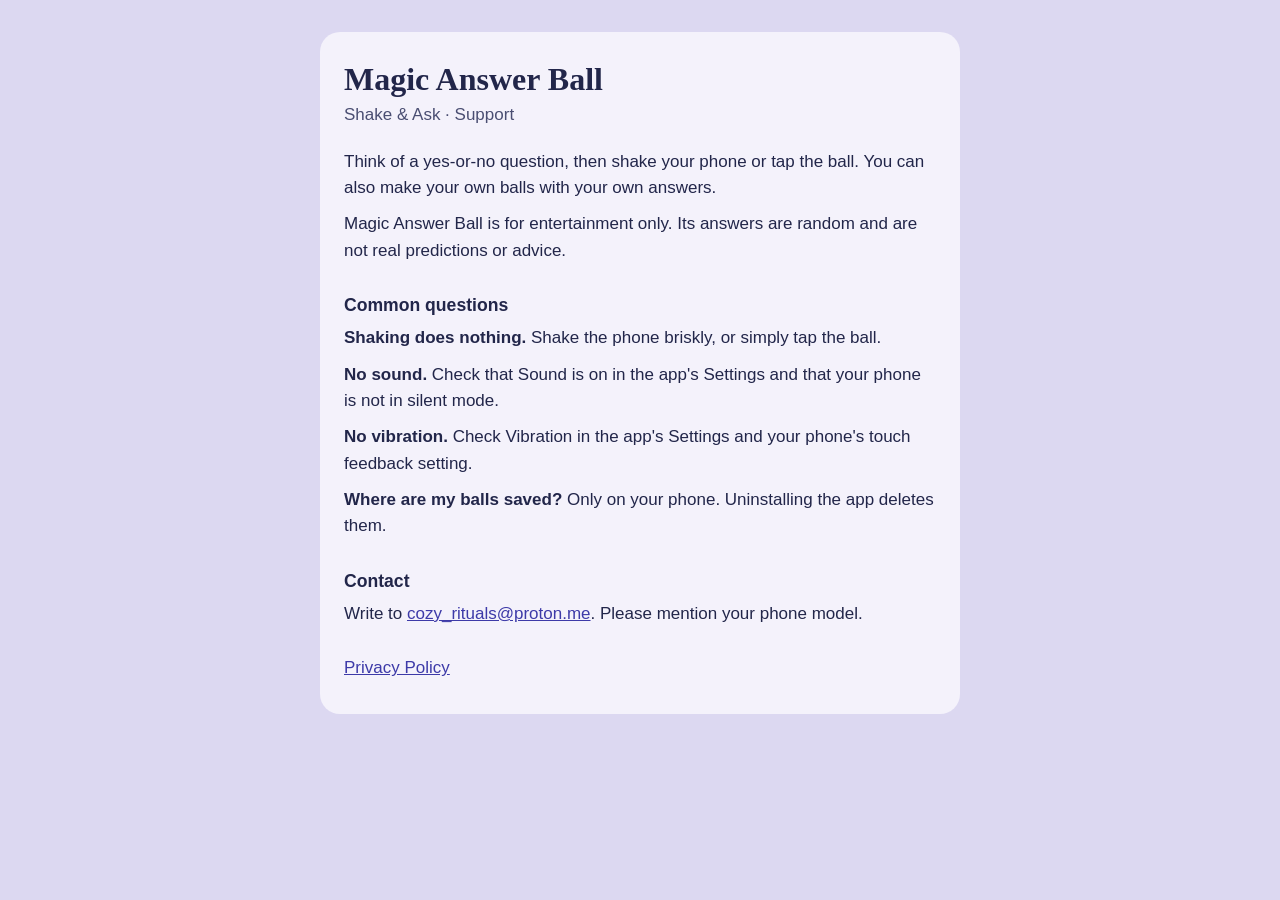
==== index.html @ 65c934a3 "Privacy policy and support page for Magic Answer Ball Co-Authored-By: Claude Opus 5.5 <noreply@anthr" ====
<!doctype html>
<html lang="en">
<head>
<meta charset="utf-8">
<meta name="viewport" content="width=device-width, initial-scale=1">
<title>Support · Magic Answer Ball: Shake &amp; Ask</title>
<link rel="stylesheet" href="style.css">
</head>
<body>
<main>
<h1>Magic Answer Ball</h1>
<p class="meta">Shake &amp; Ask · Support</p>

<p>Think of a yes-or-no question, then shake your phone or tap the ball. You can also make your own balls with your own answers.</p>
<p>Magic Answer Ball is for entertainment only. Its answers are random and are not real predictions or advice.</p>

<h2>Common questions</h2>
<p><strong>Shaking does nothing.</strong> Shake the phone briskly, or simply tap the ball.</p>
<p><strong>No sound.</strong> Check that Sound is on in the app's Settings and that your phone is not in silent mode.</p>
<p><strong>No vibration.</strong> Check Vibration in the app's Settings and your phone's touch feedback setting.</p>
<p><strong>Where are my balls saved?</strong> Only on your phone. Uninstalling the app deletes them.</p>

<h2>Contact</h2>
<p>Write to <a href="mailto:cozy_rituals@proton.me">cozy_rituals@proton.me</a>. Please mention your phone model.</p>

<nav><a href="privacy.html">Privacy Policy</a></nav>
</main>
</body>
</html>
---- style.css ----
:root {
  color-scheme: light dark;
  --bg: #dcd8f1;
  --surface: #f4f2fb;
  --text: #22264a;
  --text2: #4a4e72;
  --link: #3d3aa8;
}
@media (prefers-color-scheme: dark) {
  :root {
    --bg: #22264a;
    --surface: #383d66;
    --text: #f4f2fb;
    --text2: #cfcbe6;
    --link: #c9c2ff;
  }
}
* { box-sizing: border-box; }
body {
  margin: 0;
  padding: 32px 20px 48px;
  background: var(--bg);
  color: var(--text);
  font: 17px/1.55 -apple-system, BlinkMacSystemFont, "Segoe UI", Roboto, sans-serif;
}
main {
  max-width: 640px;
  margin: 0 auto;
  background: var(--surface);
  border-radius: 20px;
  padding: 28px 24px 32px;
}
h1 { font-family: "Cormorant Garamond", Georgia, serif; font-weight: 600; font-size: 2rem; line-height: 1.2; margin: 0 0 4px; }
h2 { font-size: 1.1rem; margin: 28px 0 6px; }
p, li { margin: 0 0 10px; }
.meta { color: var(--text2); margin-bottom: 20px; }
a { color: var(--link); }
nav { margin-top: 28px; color: var(--text2); }
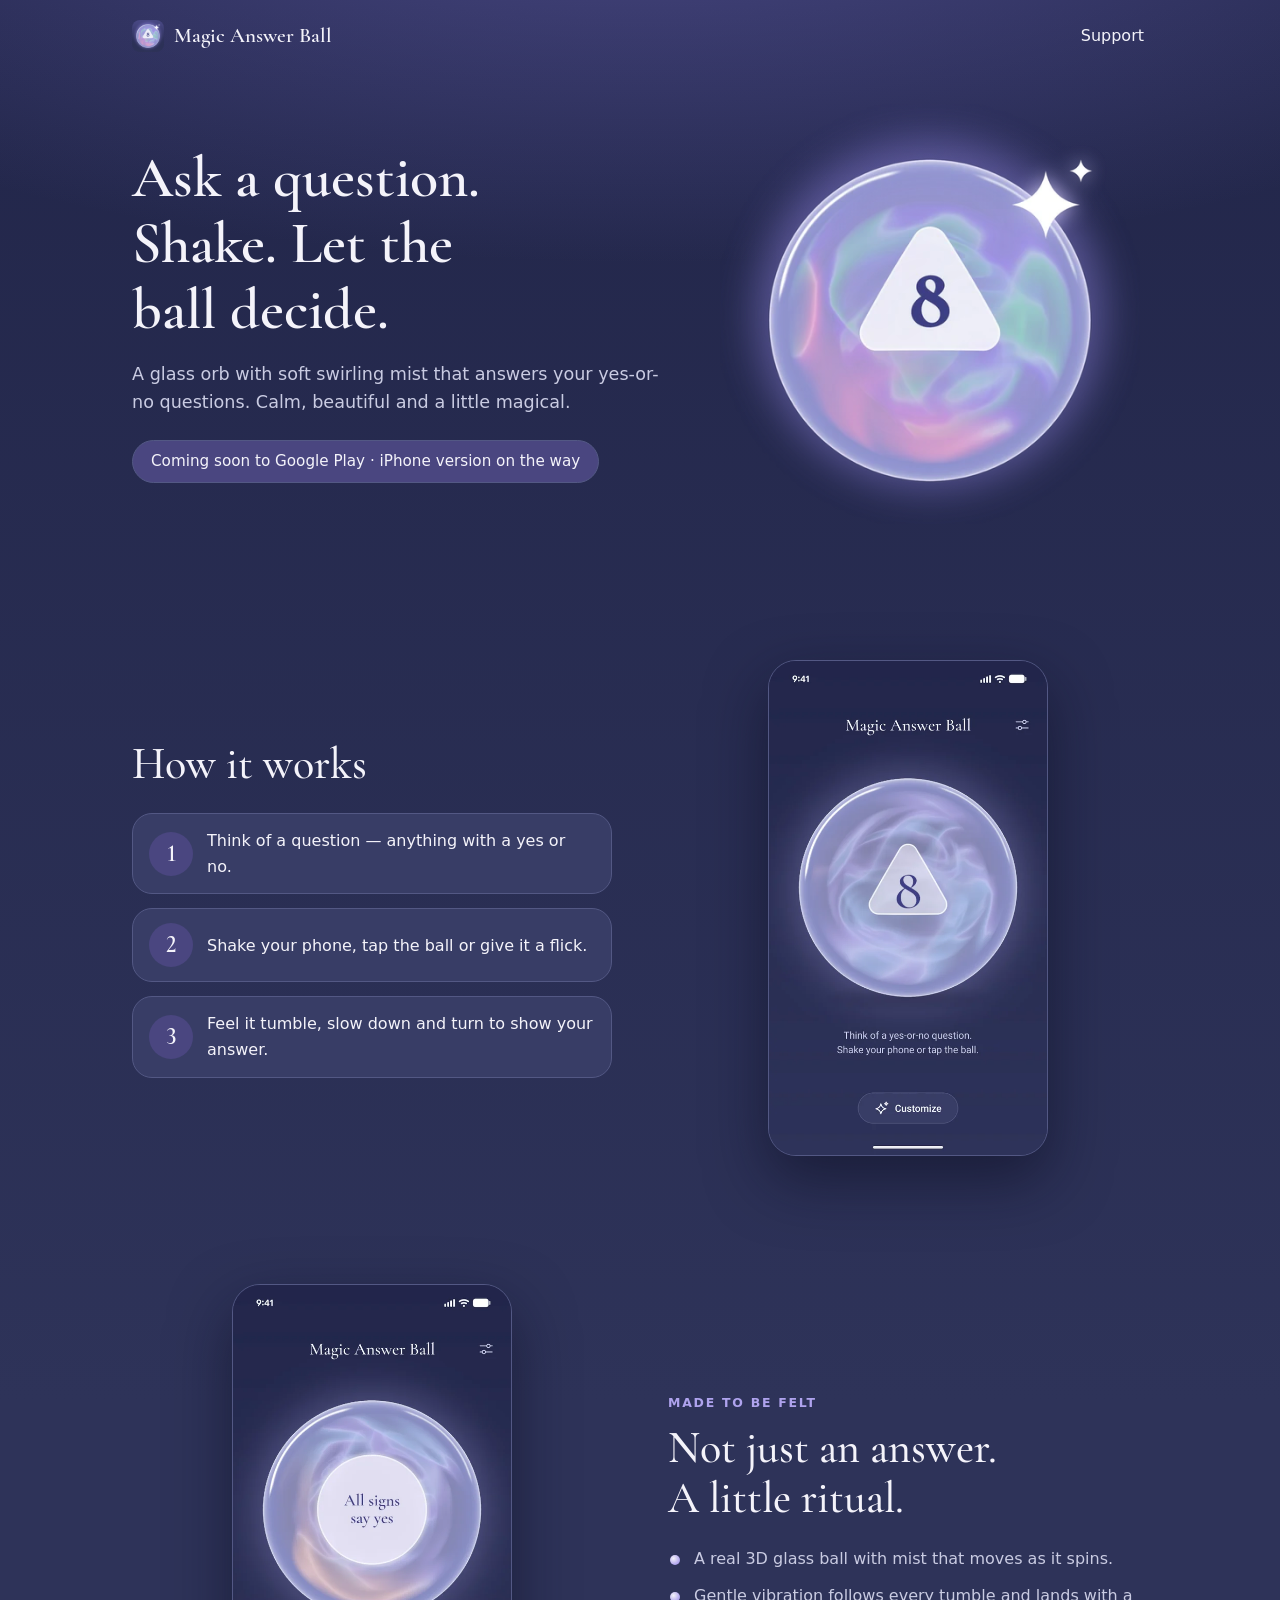
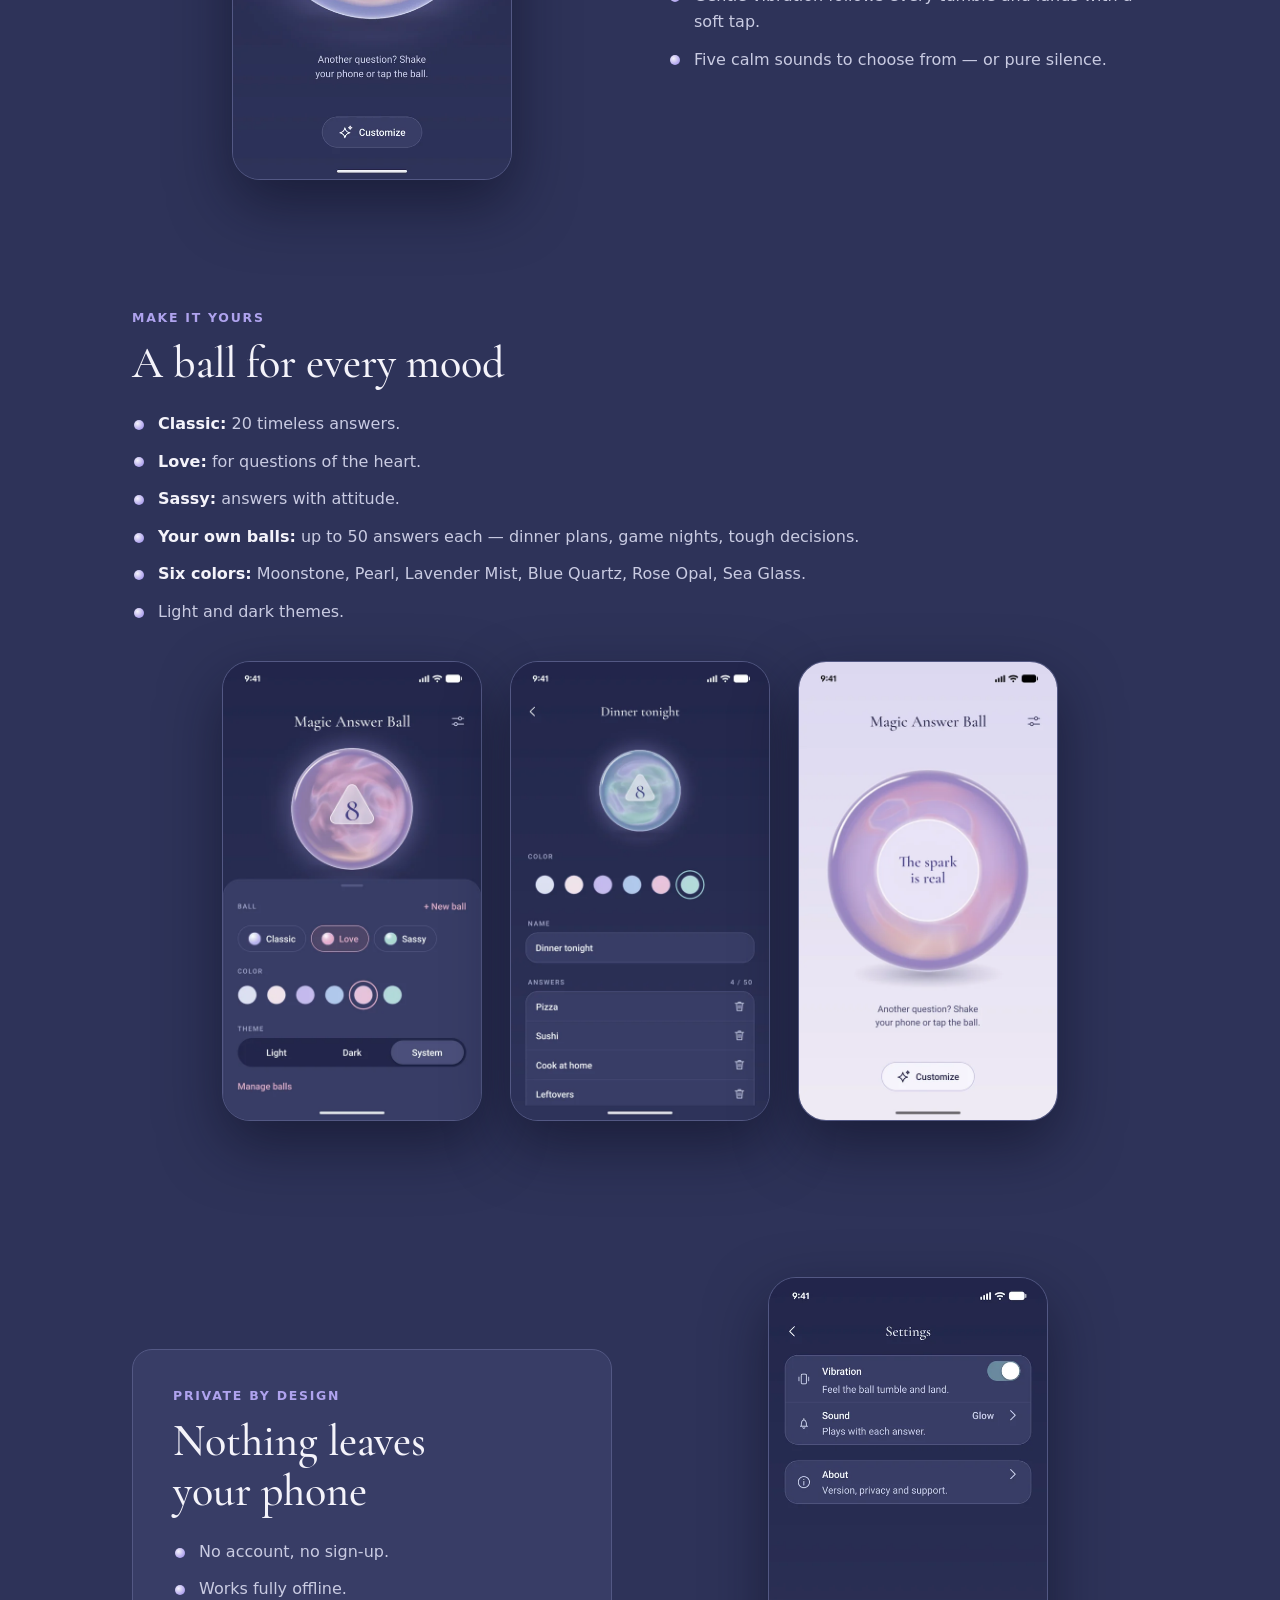
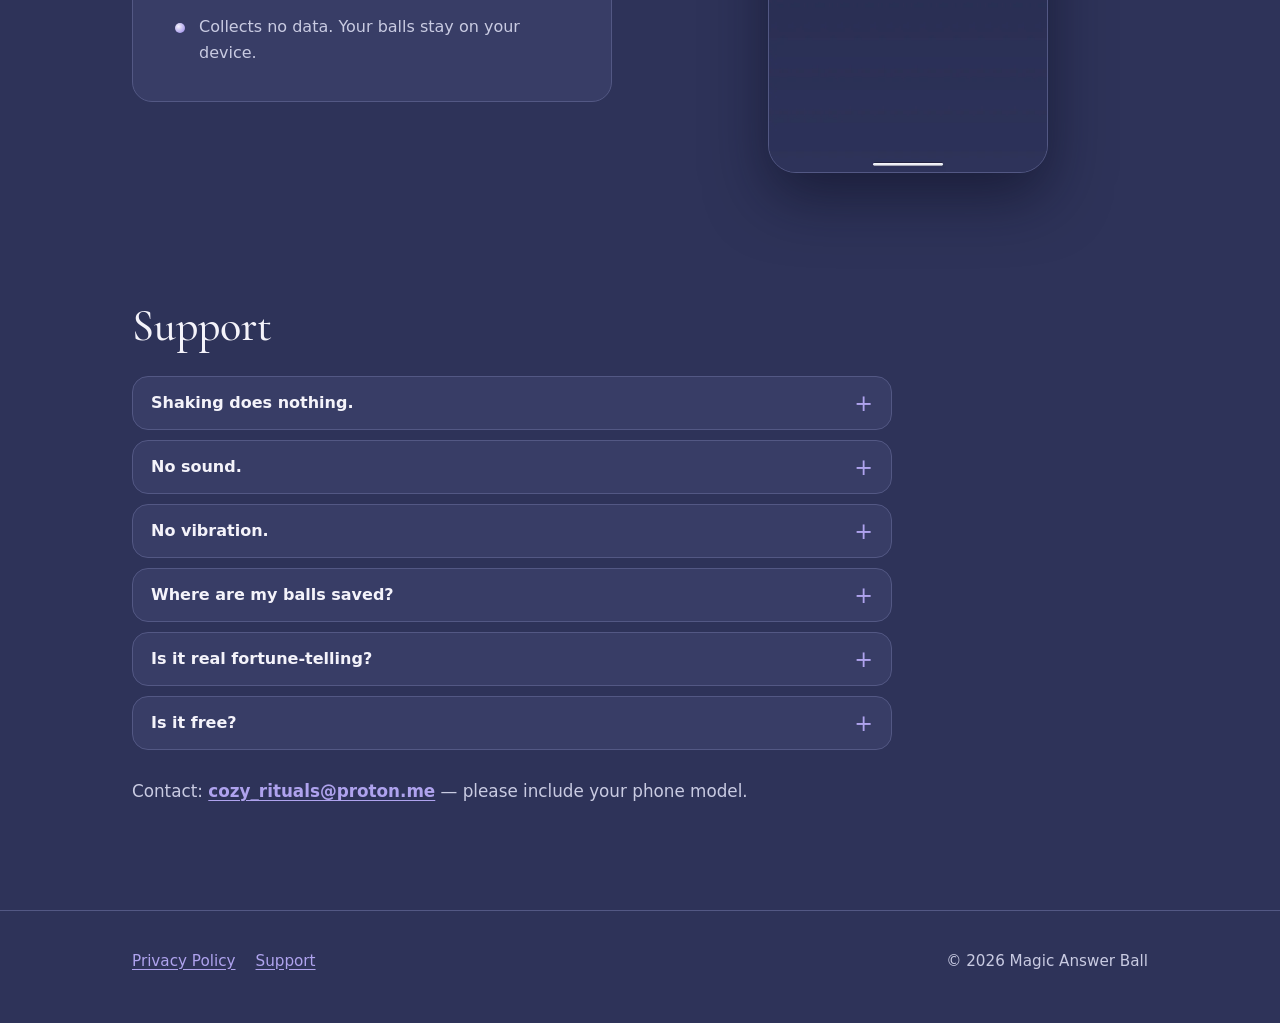
==== commit 079b121e: "Landing page for the app with support section; privacy page restyled Navy + top glow, self-hosted Co" ====
--- a/index.html
+++ b/index.html
@@ -1,29 +1,175 @@
-<!doctype html>
+<!DOCTYPE html>
 <html lang="en">
 <head>
 <meta charset="utf-8">
 <meta name="viewport" content="width=device-width, initial-scale=1">
-<title>Support · Magic Answer Ball: Shake &amp; Ask</title>
+<title>Magic Answer Ball: Shake &amp; Ask</title>
+<meta name="description" content="A glass orb with soft swirling mist that answers your yes-or-no questions. Shake, tap or flick. Calm, beautiful, private: no account, works offline, collects no data.">
+<link rel="canonical" href="https://darimironova.github.io/magic-answer-ball-site/">
+<meta name="theme-color" content="#22264a">
+<link rel="icon" href="favicon.ico" sizes="48x48">
+<link rel="icon" href="img/icon-192.png" type="image/png" sizes="192x192">
+<link rel="apple-touch-icon" href="img/apple-touch-icon.png">
+<meta property="og:type" content="website">
+<meta property="og:site_name" content="Magic Answer Ball">
+<meta property="og:title" content="Magic Answer Ball: Shake &amp; Ask">
+<meta property="og:description" content="Ask a question. Shake. Let the ball decide. A calm, beautiful answer ball that collects no data.">
+<meta property="og:url" content="https://darimironova.github.io/magic-answer-ball-site/">
+<meta property="og:image" content="https://darimironova.github.io/magic-answer-ball-site/img/og-1024x500.png">
+<meta property="og:image:width" content="1024">
+<meta property="og:image:height" content="500">
+<meta property="og:image:alt" content="A glass orb with lavender mist and the number 8, next to the words Magic Answer Ball">
+<meta name="twitter:card" content="summary_large_image">
+<link rel="preload" href="fonts/cormorant-garamond-600.woff2" as="font" type="font/woff2" crossorigin>
 <link rel="stylesheet" href="style.css">
 </head>
 <body>
-<main>
-<h1>Magic Answer Ball</h1>
-<p class="meta">Shake &amp; Ask · Support</p>
+<a class="skip" href="#main">Skip to content</a>
 
-<p>Think of a yes-or-no question, then shake your phone or tap the ball. You can also make your own balls with your own answers.</p>
-<p>Magic Answer Ball is for entertainment only. Its answers are random and are not real predictions or advice.</p>
+<header class="site-header">
+  <div class="wrap">
+    <a class="brand" href="./" aria-label="Magic Answer Ball, home">
+      <img src="img/icon-192.png" width="32" height="32" alt="">
+      <span>Magic Answer Ball</span>
+    </a>
+    <nav aria-label="Main">
+      <a href="#support">Support</a>
+    </nav>
+  </div>
+</header>
 
-<h2>Common questions</h2>
-<p><strong>Shaking does nothing.</strong> Shake the phone briskly, or simply tap the ball.</p>
-<p><strong>No sound.</strong> Check that Sound is on in the app's Settings and that your phone is not in silent mode.</p>
-<p><strong>No vibration.</strong> Check Vibration in the app's Settings and your phone's touch feedback setting.</p>
-<p><strong>Where are my balls saved?</strong> Only on your phone. Uninstalling the app deletes them.</p>
+<main id="main">
+  <div class="wrap hero">
+    <img class="hero-orb" src="img/orb-480.webp" srcset="img/orb-480.webp 480w, img/orb-960.webp 960w"
+         sizes="(min-width: 880px) 420px, min(78vw, 380px)" width="480" height="480" fetchpriority="high"
+         alt="The Magic Answer Ball: a glass orb with swirling lavender, pink and mint mist and a white triangle showing the number 8">
+    <div class="hero-text">
+      <h1>Ask a question. Shake. Let the ball decide.</h1>
+      <p>A glass orb with soft swirling mist that answers your yes-or-no questions. Calm, beautiful and a little magical.</p>
+      <span class="badge">Coming soon to Google Play · iPhone version on the way</span>
+    </div>
+  </div>
 
-<h2>Contact</h2>
-<p>Write to <a href="mailto:cozy_rituals@proton.me">cozy_rituals@proton.me</a>. Please mention your phone model.</p>
+  <section aria-labelledby="how">
+    <div class="wrap split">
+      <div class="text">
+        <h2 id="how">How it works</h2>
+        <ol class="steps">
+          <li>Think of a question — anything with a yes or no.</li>
+          <li>Shake your phone, tap the ball or give it a flick.</li>
+          <li>Feel it tumble, slow down and turn to show your answer.</li>
+        </ol>
+      </div>
+      <img class="phone" src="img/shot-01-home-8-540.webp" srcset="img/shot-01-home-8-540.webp 540w, img/shot-01-home-8-1080.webp 1080w"
+           sizes="(min-width: 880px) 280px, min(64vw, 270px)" width="540" height="960" loading="lazy"
+           alt="The app's home screen: the glass ball shows the 8 above the hint “Think of a yes-or-no question. Shake your phone or tap the ball.”">
+    </div>
+  </section>
 
-<nav><a href="privacy.html">Privacy Policy</a></nav>
+  <section aria-labelledby="felt">
+    <div class="wrap split reverse">
+      <div class="text">
+        <p class="section-label">Made to be felt</p>
+        <h2 id="felt">Not just an answer. A little ritual.</h2>
+        <ul class="features">
+          <li>A real 3D glass ball with mist that moves as it spins.</li>
+          <li>Gentle vibration follows every tumble and lands with a soft tap.</li>
+          <li>Five calm sounds to choose from — or pure silence.</li>
+        </ul>
+      </div>
+      <img class="phone" src="img/shot-02-answer-dark-540.webp" srcset="img/shot-02-answer-dark-540.webp 540w, img/shot-02-answer-dark-1080.webp 1080w"
+           sizes="(min-width: 880px) 280px, min(64vw, 270px)" width="540" height="960" loading="lazy"
+           alt="The ball has turned to its round answer window, which reads “All signs say yes”">
+    </div>
+  </section>
+
+  <section aria-labelledby="yours">
+    <div class="wrap">
+      <div class="text">
+        <p class="section-label">Make it yours</p>
+        <h2 id="yours">A ball for every mood</h2>
+        <ul class="features">
+          <li><strong>Classic:</strong> 20 timeless answers.</li>
+          <li><strong>Love:</strong> for questions of the heart.</li>
+          <li><strong>Sassy:</strong> answers with attitude.</li>
+          <li><strong>Your own balls:</strong> up to 50 answers each — dinner plans, game nights, tough decisions.</li>
+          <li><strong>Six colors:</strong> Moonstone, Pearl, Lavender Mist, Blue Quartz, Rose Opal, Sea Glass.</li>
+          <li>Light and dark themes.</li>
+        </ul>
+      </div>
+      <div class="gallery" role="group" aria-label="Screenshots: choosing a ball, editing your own ball, light theme">
+        <img class="phone" src="img/shot-03-customize-540.webp" srcset="img/shot-03-customize-540.webp 540w, img/shot-03-customize-1080.webp 1080w"
+             sizes="(min-width: 880px) 260px, min(62vw, 250px)" width="540" height="960" loading="lazy"
+             alt="The Customize sheet: pick the Classic, Love or Sassy ball, one of six colors, and a light, dark or system theme">
+        <img class="phone" src="img/shot-04-editor-540.webp" srcset="img/shot-04-editor-540.webp 540w, img/shot-04-editor-1080.webp 1080w"
+             sizes="(min-width: 880px) 260px, min(62vw, 250px)" width="540" height="960" loading="lazy"
+             alt="Editing your own ball called “Dinner tonight” with the answers Pizza, Sushi, Cook at home and Leftovers">
+        <img class="phone" src="img/shot-06-answer-light-540.webp" srcset="img/shot-06-answer-light-540.webp 540w, img/shot-06-answer-light-1080.webp 1080w"
+             sizes="(min-width: 880px) 260px, min(62vw, 250px)" width="540" height="960" loading="lazy"
+             alt="Light theme: the pink Love ball answers “The spark is real”">
+      </div>
+    </div>
+  </section>
+
+  <section aria-labelledby="private">
+    <div class="wrap split">
+      <div class="card text">
+        <p class="section-label">Private by design</p>
+        <h2 id="private">Nothing leaves your phone</h2>
+        <ul class="features">
+          <li>No account, no sign-up.</li>
+          <li>Works fully offline.</li>
+          <li>Collects no data. Your balls stay on your device.</li>
+        </ul>
+      </div>
+      <img class="phone" src="img/shot-05-settings-540.webp" srcset="img/shot-05-settings-540.webp 540w, img/shot-05-settings-1080.webp 1080w"
+           sizes="(min-width: 880px) 280px, min(64vw, 270px)" width="540" height="960" loading="lazy"
+           alt="The Settings screen: Vibration, Sound and About. No account and nothing to sign in to">
+    </div>
+  </section>
+
+  <section id="support" aria-labelledby="support-title">
+    <div class="wrap">
+      <h2 id="support-title">Support</h2>
+      <div class="faq">
+        <details>
+          <summary>Shaking does nothing.</summary>
+          <p>Shake the phone briskly, or simply tap the ball.</p>
+        </details>
+        <details>
+          <summary>No sound.</summary>
+          <p>Check that Sound is on in the app's Settings and that your phone is not in silent mode.</p>
+        </details>
+        <details>
+          <summary>No vibration.</summary>
+          <p>Check Vibration in the app's Settings and your phone's touch feedback setting.</p>
+        </details>
+        <details>
+          <summary>Where are my balls saved?</summary>
+          <p>Only on your phone. Uninstalling the app deletes them.</p>
+        </details>
+        <details>
+          <summary>Is it real fortune-telling?</summary>
+          <p>No. Answers are random and the app is for entertainment only. But it's surprisingly good at helping you decide.</p>
+        </details>
+        <details>
+          <summary>Is it free?</summary>
+          <p>Yes, free to download.</p>
+        </details>
+      </div>
+      <p class="contact">Contact: <a href="mailto:cozy_rituals@proton.me">cozy_rituals@proton.me</a> — please include your phone model.</p>
+    </div>
+  </section>
 </main>
+
+<footer class="site-footer">
+  <div class="wrap">
+    <nav aria-label="Footer">
+      <a href="privacy.html">Privacy Policy</a>
+      <a href="#support">Support</a>
+    </nav>
+    <span>© 2026 Magic Answer Ball</span>
+  </div>
+</footer>
 </body>
 </html>
--- a/style.css
+++ b/style.css
@@ -1,38 +1,373 @@
+/* Magic Answer Ball website. Colors: the app's dark palette (app repo docs/SPEC.md §6),
+   the navy of the splash and icon, the icon's top glow. Cormorant Garamond for headings
+   (SIL OFL 1.1, self-hosted: fonts/OFL.txt), the system sans for everything else.
+   No external requests of any kind. */
+
+@font-face {
+  font-family: "Cormorant Garamond";
+  src: url("fonts/cormorant-garamond-500.woff2") format("woff2");
+  font-weight: 500;
+  font-style: normal;
+  font-display: swap;
+}
+@font-face {
+  font-family: "Cormorant Garamond";
+  src: url("fonts/cormorant-garamond-600.woff2") format("woff2");
+  font-weight: 600;
+  font-style: normal;
+  font-display: swap;
+}
+
 :root {
-  color-scheme: light dark;
-  --bg: #dcd8f1;
-  --surface: #f4f2fb;
-  --text: #22264a;
-  --text2: #4a4e72;
-  --link: #3d3aa8;
-}
-@media (prefers-color-scheme: dark) {
-  :root {
-    --bg: #22264a;
-    --surface: #383d66;
-    --text: #f4f2fb;
-    --text2: #cfcbe6;
-    --link: #c9c2ff;
-  }
-}
+  color-scheme: dark;
+  --bg-top: #22264a;
+  --bg-bottom: #2e3359;
+  --glow: rgba(107, 102, 184, 0.55); /* icon top glow #6B66B8 */
+  --surface: #383d66;
+  --border: #535884;
+  --text: #f4f3fa;
+  --text2: #c9cbe2;
+  --accent: #afa3ee;
+  --accent-soft: #4a4680;
+  --serif: "Cormorant Garamond", Georgia, "Times New Roman", serif;
+  --sans: system-ui, -apple-system, BlinkMacSystemFont, "Segoe UI", Roboto, "Helvetica Neue", Arial, sans-serif;
+  --gutter: 20px;
+  --radius: 20px;
+}
+
 * { box-sizing: border-box; }
+
+html {
+  background: var(--bg-bottom);
+  -webkit-text-size-adjust: 100%;
+  scroll-behavior: smooth;
+}
+@media (prefers-reduced-motion: reduce) {
+  html { scroll-behavior: auto; }
+}
+
 body {
   margin: 0;
-  padding: 32px 20px 48px;
-  background: var(--bg);
-  color: var(--text);
-  font: 17px/1.55 -apple-system, BlinkMacSystemFont, "Segoe UI", Roboto, sans-serif;
-}
-main {
-  max-width: 640px;
+  min-height: 100vh;
+  background:
+    radial-gradient(ellipse 120% 560px at 50% -140px, var(--glow), transparent 72%),
+    linear-gradient(var(--bg-top), var(--bg-bottom) 1400px);
+  color: var(--text2);
+  font: 400 1rem/1.6 var(--sans);
+}
+
+img { max-width: 100%; height: auto; display: block; }
+
+a { color: var(--accent); text-underline-offset: 3px; }
+a:hover { color: var(--text); }
+a:focus-visible, summary:focus-visible {
+  outline: 2px solid var(--accent);
+  outline-offset: 3px;
+  border-radius: 6px;
+}
+
+h1, h2, h3 {
+  font-family: var(--serif);
+  color: var(--text);
+  font-weight: 500;
+  line-height: 1.15;
+  margin: 0;
+  text-wrap: balance;
+}
+
+.wrap {
+  width: 100%;
+  max-width: 1080px;
   margin: 0 auto;
-  background: var(--surface);
-  border-radius: 20px;
-  padding: 28px 24px 32px;
-}
-h1 { font-family: "Cormorant Garamond", Georgia, serif; font-weight: 600; font-size: 2rem; line-height: 1.2; margin: 0 0 4px; }
-h2 { font-size: 1.1rem; margin: 28px 0 6px; }
-p, li { margin: 0 0 10px; }
-.meta { color: var(--text2); margin-bottom: 20px; }
-a { color: var(--link); }
-nav { margin-top: 28px; color: var(--text2); }
+  padding-inline: var(--gutter);
+}
+
+.skip {
+  position: absolute;
+  left: -9999px;
+}
+.skip:focus {
+  left: var(--gutter);
+  top: 12px;
+  z-index: 1;
+  background: var(--surface);
+  color: var(--text);
+  padding: 10px 14px;
+  border-radius: 10px;
+}
+
+/* Header */
+.site-header .wrap {
+  display: flex;
+  align-items: center;
+  justify-content: space-between;
+  gap: 16px;
+  min-height: 72px;
+}
+.brand {
+  display: inline-flex;
+  align-items: center;
+  gap: 10px;
+  min-height: 48px;
+  color: var(--text);
+  text-decoration: none;
+  font-family: var(--serif);
+  font-weight: 600;
+  font-size: 1.3rem;
+}
+.brand img { width: 32px; height: 32px; border-radius: 8px; }
+.site-header nav a {
+  display: inline-flex;
+  align-items: center;
+  min-height: 48px;
+  padding-inline: 4px;
+  color: var(--text); /* on the top glow the accent would be 3.6:1 */
+  font-weight: 500;
+  text-decoration: none;
+}
+.site-header nav a:hover { color: var(--accent); }
+
+/* Hero */
+.hero {
+  display: grid;
+  gap: 8px;
+  justify-items: center;
+  text-align: center;
+  padding-block: 8px 56px;
+}
+.hero-orb { width: min(78vw, 380px); }
+.hero h1 {
+  font-weight: 600;
+  font-size: clamp(2.1rem, 8.6vw, 3.6rem);
+  max-width: 14ch;
+  margin-top: 4px;
+}
+.hero p {
+  max-width: 34rem;
+  margin: 16px 0 0;
+  font-size: 1.1rem;
+}
+.badge {
+  display: inline-block;
+  margin-top: 24px;
+  padding: 10px 18px;
+  border: 1px solid var(--border);
+  border-radius: 999px;
+  background: var(--accent-soft);
+  color: var(--text);
+  font-size: 0.95rem;
+  font-weight: 500;
+  line-height: 1.4;
+}
+
+/* Sections */
+section { padding-block: 48px; }
+.section-label {
+  margin: 0 0 10px;
+  color: var(--accent);
+  font-size: 0.78rem;
+  font-weight: 600;
+  letter-spacing: 0.14em;
+  text-transform: uppercase;
+}
+section h2 { font-size: clamp(1.9rem, 7vw, 2.75rem); }
+
+.split {
+  display: grid;
+  gap: 32px;
+  align-items: center;
+}
+.split > .text { max-width: 36rem; }
+
+.phone {
+  width: min(64vw, 270px);
+  margin-inline: auto;
+  border-radius: 28px;
+  border: 1px solid var(--border);
+  box-shadow: 0 24px 60px rgba(11, 12, 33, 0.55);
+}
+
+/* How it works */
+.steps {
+  list-style: none;
+  counter-reset: step;
+  padding: 0;
+  margin: 24px 0 0;
+  display: grid;
+  gap: 14px;
+}
+.steps li {
+  counter-increment: step;
+  display: grid;
+  grid-template-columns: 44px 1fr;
+  gap: 14px;
+  align-items: center;
+  padding: 14px 16px;
+  background: var(--surface);
+  border: 1px solid var(--border);
+  border-radius: var(--radius);
+  color: var(--text);
+}
+.steps li::before {
+  content: counter(step);
+  display: grid;
+  place-items: center;
+  width: 44px;
+  height: 44px;
+  border-radius: 50%;
+  background: var(--accent-soft);
+  font-family: var(--serif);
+  font-weight: 600;
+  font-size: 1.5rem;
+  font-variant-numeric: lining-nums;
+  line-height: 1;
+  color: var(--text);
+}
+
+/* Feature lists */
+.features {
+  list-style: none;
+  padding: 0;
+  margin: 22px 0 0;
+  display: grid;
+  gap: 12px;
+}
+.features li {
+  position: relative;
+  padding-left: 26px;
+}
+.features li::before {
+  content: "";
+  position: absolute;
+  left: 2px;
+  top: 0.55em;
+  width: 10px;
+  height: 10px;
+  border-radius: 50%;
+  background: radial-gradient(circle at 35% 35%, #f4f3fa, var(--accent) 70%);
+}
+.features strong { color: var(--text); font-weight: 600; }
+
+/* Three screenshots: a swipeable strip on phones, a row on wide screens */
+.gallery {
+  display: flex;
+  gap: 16px;
+  margin: 32px calc(-1 * var(--gutter)) 0;
+  padding: 4px var(--gutter) 28px;
+  overflow-x: auto;
+  scroll-snap-type: x mandatory;
+  scroll-padding-inline: var(--gutter);
+}
+.gallery .phone {
+  flex: 0 0 auto;
+  width: min(62vw, 250px);
+  margin: 0;
+  scroll-snap-align: start;
+}
+
+/* Private by design */
+.card {
+  background: var(--surface);
+  border: 1px solid var(--border);
+  border-radius: var(--radius);
+  padding: 28px 22px;
+}
+
+/* Support */
+.faq { margin-top: 24px; display: grid; gap: 10px; }
+.faq details {
+  background: var(--surface);
+  border: 1px solid var(--border);
+  border-radius: 16px;
+}
+.faq summary {
+  cursor: pointer;
+  list-style: none;
+  display: flex;
+  justify-content: space-between;
+  align-items: center;
+  gap: 16px;
+  min-height: 52px;
+  padding: 12px 18px;
+  color: var(--text);
+  font-weight: 600;
+}
+.faq summary::-webkit-details-marker { display: none; }
+.faq summary::after {
+  content: "+";
+  flex: none;
+  font-size: 1.4rem;
+  font-weight: 400;
+  line-height: 1;
+  color: var(--accent);
+}
+.faq details[open] summary::after { content: "–"; }
+.faq details p { margin: 0; padding: 0 18px 16px; }
+.contact { margin-top: 28px; font-size: 1.05rem; }
+.contact a { font-weight: 600; overflow-wrap: anywhere; }
+
+/* Footer */
+.site-footer {
+  margin-top: 24px;
+  padding-block: 28px 40px;
+  border-top: 1px solid var(--border);
+  font-size: 0.95rem;
+}
+.site-footer .wrap {
+  display: flex;
+  flex-wrap: wrap;
+  gap: 8px 20px;
+  align-items: center;
+  justify-content: space-between;
+}
+.site-footer nav { display: flex; flex-wrap: wrap; gap: 4px 20px; }
+.site-footer nav a { display: inline-flex; align-items: center; min-height: 44px; }
+
+/* Privacy policy page */
+.doc {
+  max-width: 680px;
+  margin: 8px auto 32px;
+  background: var(--surface);
+  border: 1px solid var(--border);
+  border-radius: var(--radius);
+  padding: 28px 22px 32px;
+}
+.doc h1 { font-size: clamp(2.1rem, 8vw, 2.8rem); font-weight: 600; }
+.doc h2 { font-size: 1.55rem; margin: 30px 0 8px; }
+.doc p, .doc li { margin: 0 0 10px; }
+.doc ul { padding-left: 1.2rem; margin: 0 0 10px; }
+.doc strong { color: var(--text); }
+.meta { margin: 8px 0 22px; color: var(--text2); }
+
+@media (min-width: 600px) {
+  :root { --gutter: 32px; }
+  .doc { padding: 40px 44px 44px; }
+  .card { padding: 36px 40px; }
+}
+
+@media (min-width: 880px) {
+  .hero {
+    grid-template-columns: 1.1fr 0.9fr;
+    text-align: left;
+    justify-items: start;
+    align-items: center;
+    gap: 24px 48px;
+    padding-block: 32px 72px;
+  }
+  .hero-orb { grid-column: 2; grid-row: 1; width: 100%; max-width: 420px; justify-self: center; }
+  .hero .hero-text { grid-column: 1; grid-row: 1; }
+  .hero h1 { margin-top: 0; }
+  section { padding-block: 64px; }
+  .split { grid-template-columns: 1fr 1fr; gap: 56px; }
+  .split.reverse > .text { order: 2; }
+  .phone { width: 280px; }
+  .gallery {
+    overflow: visible;
+    margin-inline: 0;
+    padding-inline: 0;
+    justify-content: center;
+    gap: 28px;
+  }
+  .gallery .phone { width: 260px; }
+  .faq { max-width: 760px; }
+}
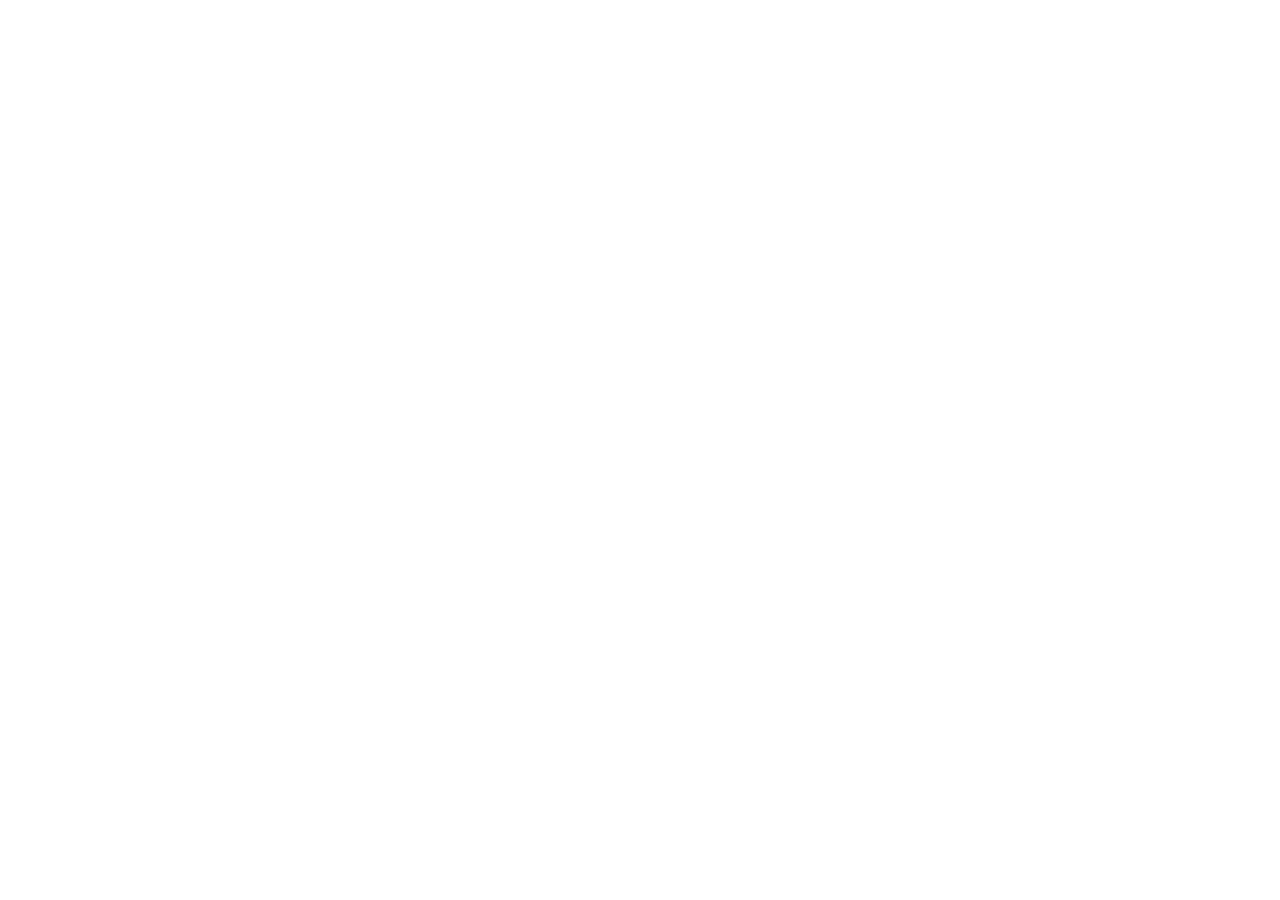
==== commit 6ecc49b8: "Site moved to dm-insights.github.io/magic-answer-ball-site: redirect pages for /, privacy.html, #sup" ====
--- a/index.html
+++ b/index.html
@@ -1,175 +1,17 @@
-<!DOCTYPE html>
+<!doctype html>
 <html lang="en">
 <head>
 <meta charset="utf-8">
 <meta name="viewport" content="width=device-width, initial-scale=1">
-<title>Magic Answer Ball: Shake &amp; Ask</title>
-<meta name="description" content="A glass orb with soft swirling mist that answers your yes-or-no questions. Shake, tap or flick. Calm, beautiful, private: no account, works offline, collects no data.">
-<link rel="canonical" href="https://darimironova.github.io/magic-answer-ball-site/">
-<meta name="theme-color" content="#22264a">
-<link rel="icon" href="favicon.ico" sizes="48x48">
-<link rel="icon" href="img/icon-192.png" type="image/png" sizes="192x192">
-<link rel="apple-touch-icon" href="img/apple-touch-icon.png">
-<meta property="og:type" content="website">
-<meta property="og:site_name" content="Magic Answer Ball">
-<meta property="og:title" content="Magic Answer Ball: Shake &amp; Ask">
-<meta property="og:description" content="Ask a question. Shake. Let the ball decide. A calm, beautiful answer ball that collects no data.">
-<meta property="og:url" content="https://darimironova.github.io/magic-answer-ball-site/">
-<meta property="og:image" content="https://darimironova.github.io/magic-answer-ball-site/img/og-1024x500.png">
-<meta property="og:image:width" content="1024">
-<meta property="og:image:height" content="500">
-<meta property="og:image:alt" content="A glass orb with lavender mist and the number 8, next to the words Magic Answer Ball">
-<meta name="twitter:card" content="summary_large_image">
-<link rel="preload" href="fonts/cormorant-garamond-600.woff2" as="font" type="font/woff2" crossorigin>
-<link rel="stylesheet" href="style.css">
+<title>Magic Answer Ball has moved</title>
+<link rel="canonical" href="https://dm-insights.github.io/magic-answer-ball-site/">
+<meta name="robots" content="noindex">
+<script>location.replace("https://dm-insights.github.io/magic-answer-ball-site/" + location.search + location.hash);</script>
+<meta http-equiv="refresh" content="0; url=https://dm-insights.github.io/magic-answer-ball-site/">
+<style>body{margin:0;padding:48px 16px;background:#22264A;color:#F2F0FF;font:17px/1.5 -apple-system,system-ui,Roboto,sans-serif;text-align:center}a{color:#F2F0FF}</style>
 </head>
 <body>
-<a class="skip" href="#main">Skip to content</a>
-
-<header class="site-header">
-  <div class="wrap">
-    <a class="brand" href="./" aria-label="Magic Answer Ball, home">
-      <img src="img/icon-192.png" width="32" height="32" alt="">
-      <span>Magic Answer Ball</span>
-    </a>
-    <nav aria-label="Main">
-      <a href="#support">Support</a>
-    </nav>
-  </div>
-</header>
-
-<main id="main">
-  <div class="wrap hero">
-    <img class="hero-orb" src="img/orb-480.webp" srcset="img/orb-480.webp 480w, img/orb-960.webp 960w"
-         sizes="(min-width: 880px) 420px, min(78vw, 380px)" width="480" height="480" fetchpriority="high"
-         alt="The Magic Answer Ball: a glass orb with swirling lavender, pink and mint mist and a white triangle showing the number 8">
-    <div class="hero-text">
-      <h1>Ask a question. Shake. Let the ball decide.</h1>
-      <p>A glass orb with soft swirling mist that answers your yes-or-no questions. Calm, beautiful and a little magical.</p>
-      <span class="badge">Coming soon to Google Play · iPhone version on the way</span>
-    </div>
-  </div>
-
-  <section aria-labelledby="how">
-    <div class="wrap split">
-      <div class="text">
-        <h2 id="how">How it works</h2>
-        <ol class="steps">
-          <li>Think of a question — anything with a yes or no.</li>
-          <li>Shake your phone, tap the ball or give it a flick.</li>
-          <li>Feel it tumble, slow down and turn to show your answer.</li>
-        </ol>
-      </div>
-      <img class="phone" src="img/shot-01-home-8-540.webp" srcset="img/shot-01-home-8-540.webp 540w, img/shot-01-home-8-1080.webp 1080w"
-           sizes="(min-width: 880px) 280px, min(64vw, 270px)" width="540" height="960" loading="lazy"
-           alt="The app's home screen: the glass ball shows the 8 above the hint “Think of a yes-or-no question. Shake your phone or tap the ball.”">
-    </div>
-  </section>
-
-  <section aria-labelledby="felt">
-    <div class="wrap split reverse">
-      <div class="text">
-        <p class="section-label">Made to be felt</p>
-        <h2 id="felt">Not just an answer. A little ritual.</h2>
-        <ul class="features">
-          <li>A real 3D glass ball with mist that moves as it spins.</li>
-          <li>Gentle vibration follows every tumble and lands with a soft tap.</li>
-          <li>Five calm sounds to choose from — or pure silence.</li>
-        </ul>
-      </div>
-      <img class="phone" src="img/shot-02-answer-dark-540.webp" srcset="img/shot-02-answer-dark-540.webp 540w, img/shot-02-answer-dark-1080.webp 1080w"
-           sizes="(min-width: 880px) 280px, min(64vw, 270px)" width="540" height="960" loading="lazy"
-           alt="The ball has turned to its round answer window, which reads “All signs say yes”">
-    </div>
-  </section>
-
-  <section aria-labelledby="yours">
-    <div class="wrap">
-      <div class="text">
-        <p class="section-label">Make it yours</p>
-        <h2 id="yours">A ball for every mood</h2>
-        <ul class="features">
-          <li><strong>Classic:</strong> 20 timeless answers.</li>
-          <li><strong>Love:</strong> for questions of the heart.</li>
-          <li><strong>Sassy:</strong> answers with attitude.</li>
-          <li><strong>Your own balls:</strong> up to 50 answers each — dinner plans, game nights, tough decisions.</li>
-          <li><strong>Six colors:</strong> Moonstone, Pearl, Lavender Mist, Blue Quartz, Rose Opal, Sea Glass.</li>
-          <li>Light and dark themes.</li>
-        </ul>
-      </div>
-      <div class="gallery" role="group" aria-label="Screenshots: choosing a ball, editing your own ball, light theme">
-        <img class="phone" src="img/shot-03-customize-540.webp" srcset="img/shot-03-customize-540.webp 540w, img/shot-03-customize-1080.webp 1080w"
-             sizes="(min-width: 880px) 260px, min(62vw, 250px)" width="540" height="960" loading="lazy"
-             alt="The Customize sheet: pick the Classic, Love or Sassy ball, one of six colors, and a light, dark or system theme">
-        <img class="phone" src="img/shot-04-editor-540.webp" srcset="img/shot-04-editor-540.webp 540w, img/shot-04-editor-1080.webp 1080w"
-             sizes="(min-width: 880px) 260px, min(62vw, 250px)" width="540" height="960" loading="lazy"
-             alt="Editing your own ball called “Dinner tonight” with the answers Pizza, Sushi, Cook at home and Leftovers">
-        <img class="phone" src="img/shot-06-answer-light-540.webp" srcset="img/shot-06-answer-light-540.webp 540w, img/shot-06-answer-light-1080.webp 1080w"
-             sizes="(min-width: 880px) 260px, min(62vw, 250px)" width="540" height="960" loading="lazy"
-             alt="Light theme: the pink Love ball answers “The spark is real”">
-      </div>
-    </div>
-  </section>
-
-  <section aria-labelledby="private">
-    <div class="wrap split">
-      <div class="card text">
-        <p class="section-label">Private by design</p>
-        <h2 id="private">Nothing leaves your phone</h2>
-        <ul class="features">
-          <li>No account, no sign-up.</li>
-          <li>Works fully offline.</li>
-          <li>Collects no data. Your balls stay on your device.</li>
-        </ul>
-      </div>
-      <img class="phone" src="img/shot-05-settings-540.webp" srcset="img/shot-05-settings-540.webp 540w, img/shot-05-settings-1080.webp 1080w"
-           sizes="(min-width: 880px) 280px, min(64vw, 270px)" width="540" height="960" loading="lazy"
-           alt="The Settings screen: Vibration, Sound and About. No account and nothing to sign in to">
-    </div>
-  </section>
-
-  <section id="support" aria-labelledby="support-title">
-    <div class="wrap">
-      <h2 id="support-title">Support</h2>
-      <div class="faq">
-        <details>
-          <summary>Shaking does nothing.</summary>
-          <p>Shake the phone briskly, or simply tap the ball.</p>
-        </details>
-        <details>
-          <summary>No sound.</summary>
-          <p>Check that Sound is on in the app's Settings and that your phone is not in silent mode.</p>
-        </details>
-        <details>
-          <summary>No vibration.</summary>
-          <p>Check Vibration in the app's Settings and your phone's touch feedback setting.</p>
-        </details>
-        <details>
-          <summary>Where are my balls saved?</summary>
-          <p>Only on your phone. Uninstalling the app deletes them.</p>
-        </details>
-        <details>
-          <summary>Is it real fortune-telling?</summary>
-          <p>No. Answers are random and the app is for entertainment only. But it's surprisingly good at helping you decide.</p>
-        </details>
-        <details>
-          <summary>Is it free?</summary>
-          <p>Yes, free to download.</p>
-        </details>
-      </div>
-      <p class="contact">Contact: <a href="mailto:cozy_rituals@proton.me">cozy_rituals@proton.me</a> — please include your phone model.</p>
-    </div>
-  </section>
-</main>
-
-<footer class="site-footer">
-  <div class="wrap">
-    <nav aria-label="Footer">
-      <a href="privacy.html">Privacy Policy</a>
-      <a href="#support">Support</a>
-    </nav>
-    <span>© 2026 Magic Answer Ball</span>
-  </div>
-</footer>
+<p>This page has moved: <a href="https://dm-insights.github.io/magic-answer-ball-site/">https://dm-insights.github.io/magic-answer-ball-site/</a></p>
+<p><a href="https://dm-insights.github.io/magic-answer-ball-site/#support">Help &amp; support</a> · <a href="https://dm-insights.github.io/magic-answer-ball-site/privacy.html">Privacy policy</a></p>
 </body>
 </html>
